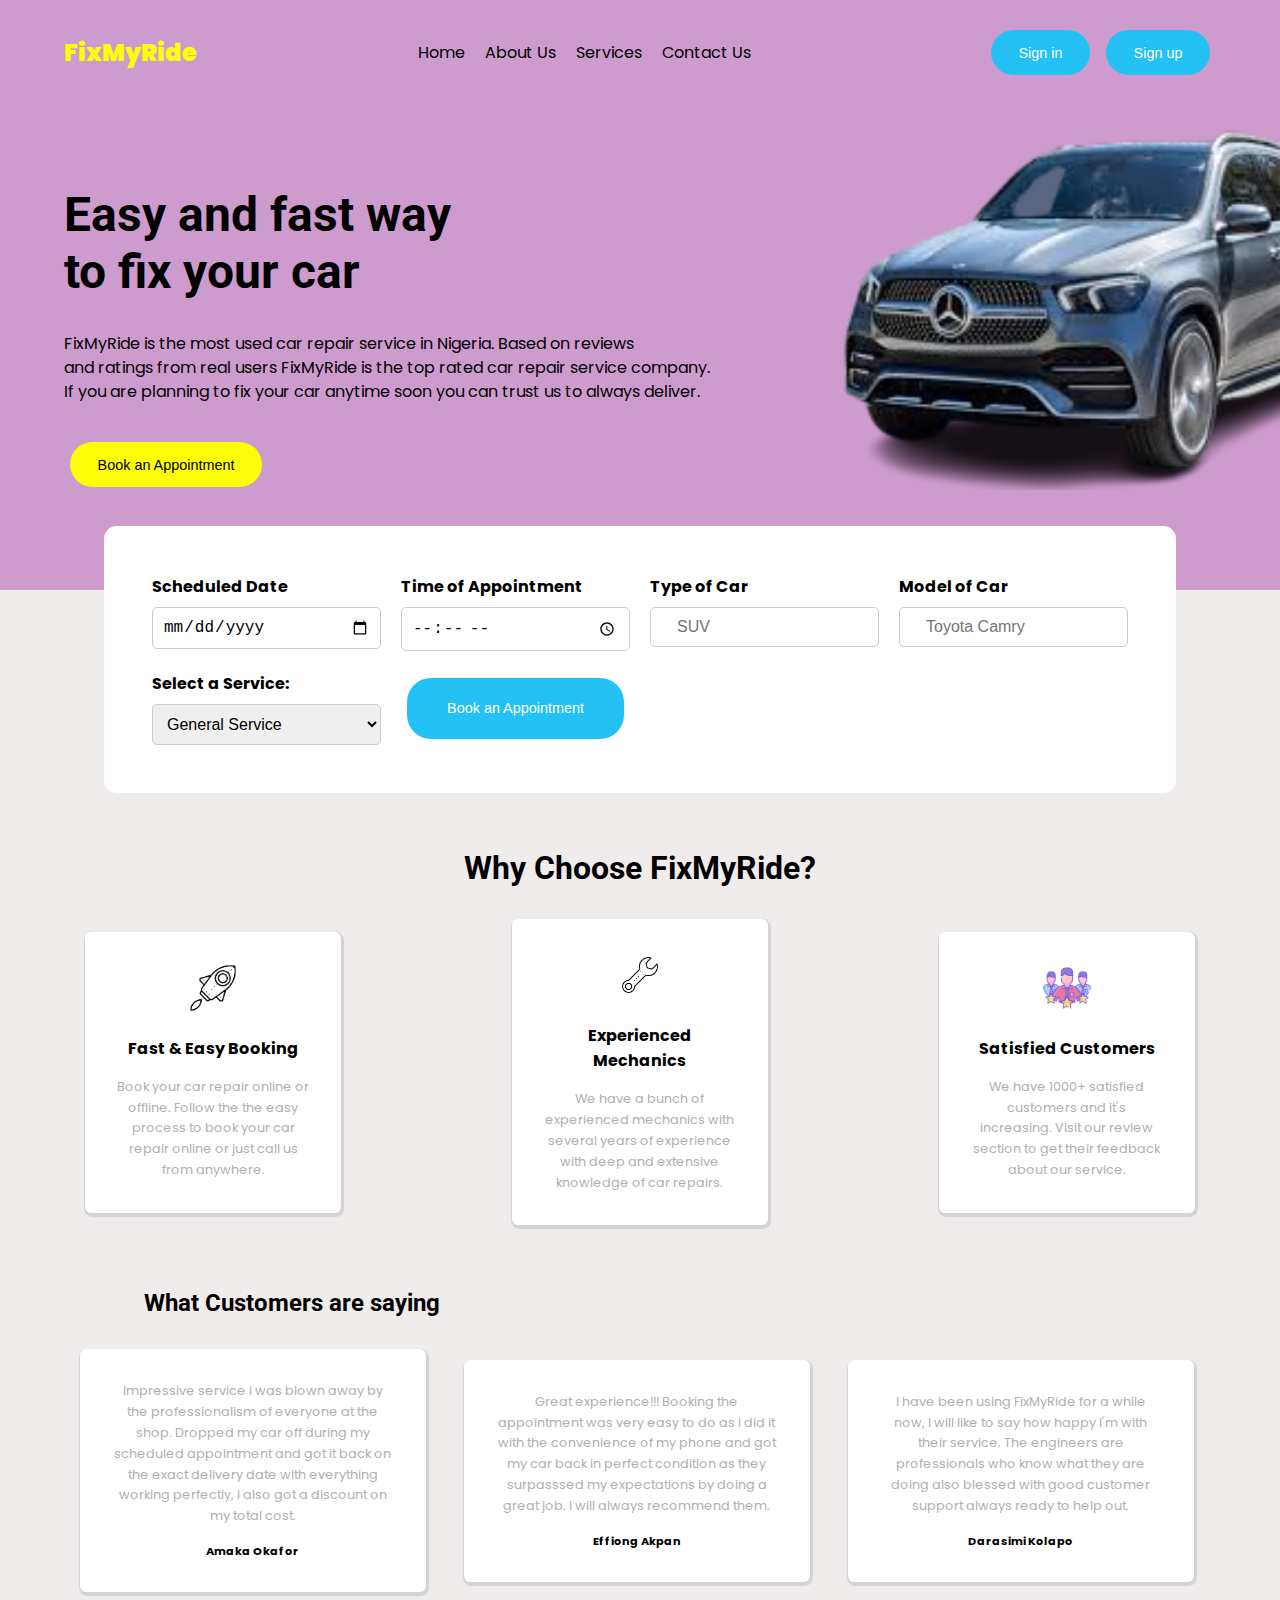
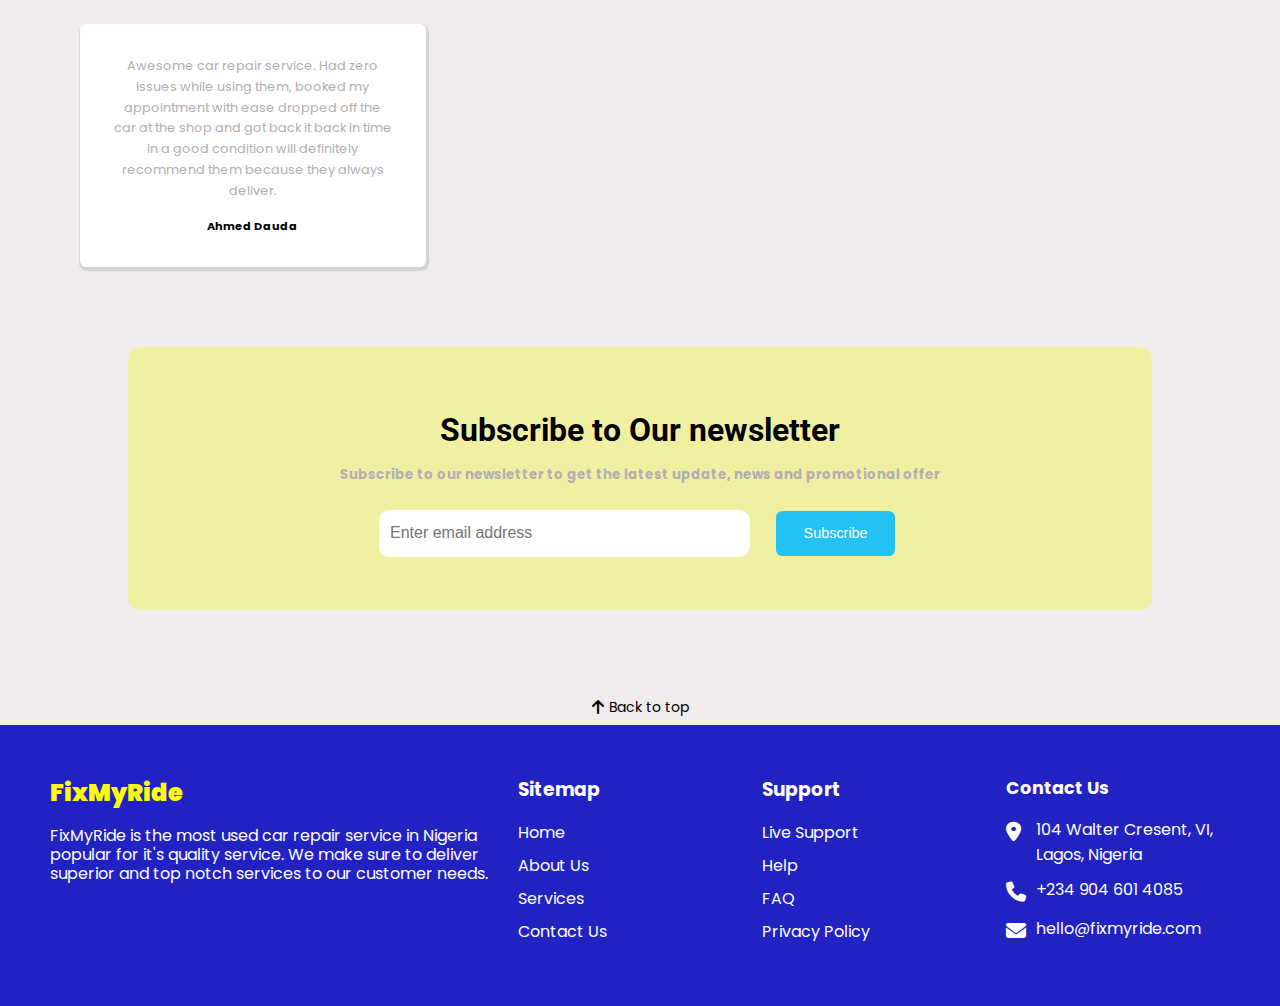
==== index.html @ a560eab2 "pushing the codes to the repo" ====
<!DOCTYPE html>
<html lang="en">
  <head>
    <meta charset="UTF-8" />
    <meta http-equiv="X-UA-Compatible" content="IE=edge" />
    <meta name="viewport" content="width=device-width, initial-scale=1.0" />
    <title>FixMyRide</title>
    <link
      rel="stylesheet"
      href="https://cdnjs.cloudflare.com/ajax/libs/font-awesome/6.4.0/css/all.min.css"
    />
    <link rel="stylesheet" href="./styles/style.css">
  </head>
  <body>
    <main>
      <!-- Naviagtion -->
      <header>
        <div class="navigation">
          <nav>
            <div class="logo">
              <h2>FixMyRide</h2>
            </div>

            <div class="nav-list">
              <ul class="menu">
                <li><a href="#">Home</a></li>
                <li><a href="about.html">About Us</a></li>
                <li><a href="services.html">Services</a></li>
                <li><a href="#contact">Contact Us</a></li>
              </ul>

              <div class="right-nav">
                <button class="btn-sign-in">
                  <a href="sign-in.html">Sign in</a>
                </button>
                <button class="btn-sign-up">
                  <a href="sign-up.html">Sign up</a>
                </button>
              </div>
            </div>

            <div class="hamburger-menu">
              <span class="bar"></span>
              <span class="bar"></span>
              <span class="bar"></span>
            </div>
          </nav>
        </div>
      </header>

      <!-- Hero Section -->
      <section class="hero-section">
        <div class="left-section">
          <h1>
            Easy and fast way <br />
            to fix your car
          </h1>
          <p>
            FixMyRide is the most used car repair service in Nigeria. Based on
            reviews <br />
            and ratings from real users FixMyRide is the top rated car repair
            service company. <br />
            If you are planning to fix your car anytime soon you can trust us to
            always deliver.
          </p>
          <button type="button" class="appointment">
            <a href="#appointment">Book an Appointment</a>
          </button>
        </div>

        <div class="right-section">
          <img src="./images/benz.png" alt="" />
        </div>
      </section>

      <!-- Appointment Section -->
      <section class="appointment-section" id="appointment">
        <div class="appointment-container">
          <form action="http://localhost:5000/appointments" id="appointment-form" method="POST">
            <div class="form-field">
              <label for="date">Scheduled Date</label>
              <input type="date" name="date_time" id="date_time" />
            </div>

            <div class="form-field">
              <label for="time">Time of Appointment</label>
              <input type="time" name="time" id="time" />
            </div>

            <div class="form-field">
              <label for="type">Type of Car</label>
              <input type="text" name="type" id="type" placeholder="SUV" />
            </div>

            <div class="form-field">
              <label for="model">Model of Car</label>
              <input
                type="text"
                name="model"
                id="model"
                placeholder="Toyota Camry"
              />
            </div>

            <div class="form-field">
              <label for="services">Select a Service:</label>
              <select name="service" id="service">
                <option value="general car service">General Service</option>
                <option value="brake repair">Brake Repairs</option>
                <option value="AC service">AC Service & Repair</option>
                <option value="Car inspection">Car Inspection</option>
                <option value="Clutch Repair">Clutch Repair</option>
                <option value="Suspension repair">Suspension Repair</option>
                <option value="Battery Replacement">Battery Replacement</option>
                <option value="Tire & Wheels">Tire & Wheels</option>
                <option value="Wimdshield & Light">Windshield & Light</option>
                <option value="Car detailing">Car Detailing</option>
                <option value="car fitments">Car Fitments</option>
                <option value="Dent & Painting">Denting & Painting</option>
                <option value="Car Major Repair">Car Major Repair</option>
                <option value="Insurance Claim">Insurance Claim</option>
              </select>
            </div>

            <button type="submit" class="book">Book an Appointment</button>
          </form>
        </div>
      </section>

      <!-- Why FixMyRide -->
      <section class="why-fixmyride">
        <h1 class="choose">Why Choose FixMyRide?</h1>

        <div class="container">
          <div class="container1">
            <img src="images/rocket.png" alt="rocket" />
            <h2>Fast & Easy Booking</h2>
            <p>
              Book your car repair online or offline. Follow the the easy
              process to book your car repair online or just call us from
              anywhere.
            </p>
          </div>

          <div class="container2">
            <img src="images/wrench.png" alt="wrench" />
            <h2>Experienced Mechanics</h2>
            <p>
              We have a bunch of experienced mechanics with several years of
              experience with deep and extensive knowledge of car repairs.
            </p>
          </div>

          <div class="container3">
            <img src="images/customer.png" alt="happy customer" />
            <h2>Satisfied Customers</h2>
            <p>
              We have 1000+ satisfied customers and it's increasing. Visit our
              review section to get their feedback about our service.
            </p>
          </div>
        </div>
      </section>

      <!-- Cutomer Reviews -->
      <section class="testimonial">
        <h2>What Customers are saying</h2>
        <div class="review">
          <div class="review1">
            <p>
              Impressive service i was blown away by the professionalism of
              everyone at the shop. Dropped my car off during my scheduled
              appointment and got it back on the exact delivery date with
              everything working perfectly, I also got a discount on my total cost.
            </p>
            <div class="review-detail">
              <h4>Amaka Okafor</h4>
            </div>
          </div>

          <div class="review2">
            <p>
              Great experience!!! Booking the appointment was very easy to do as
              i did it with the convenience of my phone and got my car back in
              perfect condition as they surpasssed my expectations by doing a
              great job. I will always recommend them.
            </p>
            <h4>Effiong Akpan</h4>
          </div>

          <div class="review3">
            <p>
              I have been using FixMyRide for a while now, I will like to say
              how happy i'm with their service. The engineers are professionals
              who know what they are doing also blessed with good customer
              support always ready to help out.
            </p>
            <h4>Darasimi Kolapo</h4>
          </div>

          <div class="review4">
            <p>
              Awesome car repair service. Had zero issues while using them,
              booked my appointment with ease dropped off the car at the shop
              and got back it back in time in a good condition will definitely
              recommend them because they always deliver.
            </p>
            <h4>Ahmed Dauda</h4>
          </div>
        </div>
      </section>

      <!-- Newsletter Section -->
      <section class="newsletter">
        <div class="newsletter-container">
          <div class="text">
            <h1>Subscribe to Our newsletter</h1>
            <h5>
              Subscribe to our newsletter to get the latest update, news and
              promotional offer
            </h5>
          </div>

          <div class="subscribe">
            <form action="">
              <input
                type="text"
                name="email"
                id="email"
                placeholder="Enter email address"
              />
              <button type="submit" class="btn-subscribe">Subscribe</button>
            </form>
          </div>
        </div>
      </section>

      <section>
        <div class="arrow">
          <ul class="top">
            <li>
              <span><a href="#"><i class="fa-solid fa-arrow-up"></i></a></span>
              <span><p>Back to top</p></span>
            </li>
          </ul>
        </div>
      </section>

      <!-- Footer Section -->
      <section class="footer" id="contact">
        <footer>
          <div class="footer-container">
            <div class="sec footer-left">
              <div class="logo">
                <h2 class="fix">FixMyRide</h2>
              </div>
              <p>
                FixMyRide is the most used car repair service in Nigeria popular
                for it's quality service. We make sure to deliver superior and
                top notch services to our customer needs.
              </p>
            </div>

            <div class="sec footer-center">
              <h3>Sitemap</h3>

              <ul>
                <li><a href="#">Home</a></li>
                <li><a href="about.html">About Us</a></li>
                <li><a href="services.html">Services</a></li>
                <li><a href="#contact">Contact Us</a></li>
              </ul>
            </div>

            <div class="sec footer-center">
              <h3>Support</h3>

              <ul>
                <li><a href="#">Live Support</a></li>
                <li><a href="#">Help</a></li>
                <li><a href="#">FAQ</a></li>
                <li><a href="#">Privacy Policy</a></li>
              </ul>
            </div>

            <div class="sec footer-right">
              <h3>Contact Us</h3>

              <ul class="info">
                <li>
                  <span><i class="fa-solid fa-location-dot"></i></span>
                  <span>104 Walter Cresent, VI, Lagos, Nigeria</span>
                </li>

                <li>
                  <span><i class="fa-solid fa-phone"></i></span>
                  <p><a href="tel:+2349046014085">+234 904 601 4085</a></p>
                </li>

                <li>
                  <span><i class="fa-solid fa-envelope"></i></span>
                  <p>
                    <a href="mailto:hello@fixmyride.com">hello@fixmyride.com</a>
                  </p>
                </li>
              </ul>
            </div>
          </div>
        </footer>
      </section>
    </main>

    <script src="index.js"></script>
  </body>
</html>
---- styles/style.css ----
@import url("https://fonts.googleapis.com/css2?family=Poppins&family=Roboto:ital@1&display=swap");

* {
  margin: 0;
  padding: 0;
  box-sizing: border-box;
  list-style: none;
  box-sizing: border-box;
}

a {
  text-decoration: none;
}

:root {
  --yellow: rgb(253, 253, 7);
  --black: #000;
  --saturatedblue: rgb(36, 193, 245);
  --white: #fff;
  --yellowgreen: rgb(131, 248, 13);
  --lightgray: rgb(177, 175, 175);
  --darkblue: hsl(240, 70%, 45%);
}

html {
  scroll-behavior: smooth;
}

body {
  font-family: "Poppins", sans-serif;
  background-color: rgb(240, 236, 236);
}

/* Navigation Styling */
header {
  background-color: rgb(206, 155, 206);
  height: 10vh;
}

.hamburger-menu {
  display: none;
  cursor: pointer;
}

.hamburger-menu .bar {
  width: 25px;
  height: 3px;
  margin: 5px;
  background-color: #333;
  transition: all 0.3s ease-in-out;
  display: block;
}

nav {
  display: flex;
  align-items: center;
  justify-content: space-between;
  padding: 1.5rem 4rem;
}

.nav-list {
  display: flex;
  align-items: center;
  justify-content: space-between;
  width: 70%;
}

.logo h2 {
  color: var(--yellow);
  font-family: "Poppins", sans-serif;
  font-weight: 900;
}

nav ul li {
  display: inline-block;
  text-align: center;
  justify-content: center;
  padding: 0 0.5rem;
}

nav ul li a {
  color: var(--black);
}

nav ul li a:active,
nav ul li a:hover {
  color: var(--yellow);
  transition: 0.3s;
}

button {
  padding: 0.9rem 1.7rem;
  border: none;
  border-radius: 1.5rem;
  transition: 0.4s;
  font-size: 0.9rem;
  font-weight: 200;
  margin: 0.4rem;
  cursor: pointer;
}

.btn-sign-up,
.btn-sign-in {
  background-color: var(--saturatedblue);
  color: var(--white);
}

.btn-sign-up a,
.btn-sign-in a {
  color: var(--white);
}

.btn-sign-in:hover,
.btn-sign-up:hover {
  background-color: var(--yellowgreen);
  color: var(--black);
}

/* End of Navigation Styling */

/* Hero Section Styling */
.hero-section {
  display: flex;
  background-color: rgb(206, 155, 206);
}

.left-section {
  margin: 6rem 4rem;
}

.left-section h1 {
  font-family: "Roboto", sans-serif;
  font-size: 3rem;
  font-weight: bold;
}

.left-section p {
  font-size: 1rem;
  margin: 2rem 0;
  line-height: 1.5rem;
}

/* .left-section p::after {
  content: "";
  display: block;
  width: 120px;
  height: 5px;
  background-color: #ff725e;
  margin: .5rem auto 0;
} */

.appointment {
  background-color: var(--yellow);
  color: var(--black);
  border: none;
  border-radius: 1.5rem;
}

.appointment a {
  color: var(--black);
}

.appointment:hover {
  background-color: #ff6347;
  color: var(--white);
}

.right-section img {
  width: 220%;
  height: 80%;
}
/* End of Hero Styling */

/* Appointment Booking Styling */

form {
  display: grid;
  grid-template-columns: 1fr;
  grid-gap: 20px;
}

.form-field {
  display: flex;
  flex-direction: column;
}

.appointment-section {
  display: flex;
  justify-content: center;
  text-align: center;
}

.appointment-container {
  background-color: var(--white);
  display: flex;
  margin-top: -4rem;
  padding: 3rem;
  border: none;
  border-radius: 0.8rem;
  margin-bottom: 1.5rem;
}

label {
  display: block;
  padding-right: 2rem;
  font-weight: bold;
  margin-right: auto;
  padding-bottom: 0.5rem;
}

input[type="text"],
input[type="date"],
input[type="time"], 
select {
  padding: 10px;
  border-radius: 5px;
  border: 1px solid #ccc;
  font-size: 16px;
}

#type::placeholder,
#model::placeholder {
  padding-left: 1rem;
}

.book {
  background-color: var(--saturatedblue);
  color: var(--white);
  transition: all 0.3s ease;
  cursor: pointer;
}

.book:hover {
  background-color: var(--yellow);
  color: var(--black);
}

/* End of Appointment Styling */

/* Why Us Section Styling */

.choose {
  text-align: center;
  justify-content: center;
  margin: 2rem;
  font-family: "Roboto", sans-serif;
}

.container {
  display: grid;
  grid-template-columns: repeat(auto-fit, minmax(300px, 1fr));
}

.container1,
.container2,
.container3 {
  display: flex;
  flex-direction: column;
  background-color: var(--white);
  width: 60%;
  margin: auto;
  padding: 2rem;
  border: none;
  border-radius: 0.4rem;
  box-shadow: 1px 2px 1px 2px lightgray;
}

.container1 h2,
.container2 h2,
.container3 h2 {
  font-size: 1rem;
  text-align: center;
  justify-content: center;
  padding-bottom: 1rem;
}

.container1 p,
.container2 p,
.container3 p {
  font-size: 0.8rem;
  color: var(--lightgray);
  line-height: 1.3rem;
  text-align: center;
  justify-content: center;
}

.container1 img,
.container2 img,
.container3 img {
  width: 3rem;
  height: 3rem;
  display: block;
  margin-left: auto;
  margin-right: auto;
  margin-bottom: 1.5rem;
}
/* End of Styling */

/* Customer Review Styling */
.testimonial {
  margin: 4rem;
}

.testimonial h2 {
  font-family: "Roboto", sans-serif;
  margin: 1rem 5rem;
  font-weight: bold;
}

.review {
  display: grid;
  grid-template-columns: repeat(auto-fit, minmax(300px, 1fr));
  align-items: center;
  justify-content: center;
}

.review1,
.review2,
.review3,
.review4 {
  display: flex;
  flex-direction: column;
  background-color: var(--white);
  width: 90%;
  margin: 1rem;
  padding: 2rem;
  border: none;
  border-radius: 0.4rem;
  box-shadow: 1px 2px 1px 2px lightgray;
}

.review1 p,
.review2 p,
.review3 p,
.review4 p {
  font-size: 0.8rem;
  color: rgb(177, 175, 175);
  line-height: 1.3rem;
  text-align: center;
  justify-content: center;
}

.review1 h4,
.review2 h4,
.review3 h4,
.review4 h4 {
  font-size: 0.7rem;
  text-align: center;
  justify-content: center;
  padding-top: 1rem;
}
/* End of Customer Review */

/* Newsletter Styling */
.newsletter {
  text-align: center;
  justify-content: center;
  margin-bottom: 5rem;
}

.newsletter-container {
  display: grid;
  grid-template-columns: repeat(1, 1fr);
  grid-gap: 20px;
  background-color: rgb(240, 240, 163);
  padding: 3rem;
  margin: auto;
  border: none;
  width: 80%;
  border-radius: 0.8rem;
}

.newsletter-container h1 {
  font-size: 2rem;
  font-weight: bold;
  font-family: "Roboto", sans-serif;
  margin: 1rem;
}

.newsletter-container h5 {
  color: var(--lightgray);
}

#email {
  padding: 0.9rem 0.7rem;
  background-color: var(--white);
  border: none;
  width: 40%;
  border-radius: 0.7rem;
}

.subscribe form {
  display: flex;
  flex-direction: row;
  align-items: center;
  justify-content: center;
  margin: auto;
}

.btn-subscribe {
  background-color: var(--saturatedblue);
  color: var(--white);
  border-radius: 0.4rem;
}
/* End of Newsletter Styling */

/* Bcak to top Styling */
.back-to-top {
  display: grid;
  justify-content: end;
}

.top {
  display: grid;
  grid-template-columns: repeat(2, auto);
  column-gap: 5px;
  align-items: center;
}

.top li {
  display: flex;
  align-items: center;
  justify-content: flex-end;
}

.top li a {
  display: inline-block;
  padding: 5px;
  color: #000;
  text-decoration: none;
}

.top li a:hover {
  color: #fff;
  background-color: #000;
}

.top li p {
  margin: 0;
  font-size: 14px;
}

/* Footer Styling */
footer {
  position: relative;
  width: 100%;
  height: auto;
  padding: 50px 50px;
  background-color: var(--darkblue);
  color: var(--white);
}

.footer-container {
  display: grid;
  width: 100%;
  grid-template-columns: 2fr 1fr 1fr 1fr;
  grid-gap: 20px;
}

.footer-left p {
  margin-top: 1rem;
  font-size: 1rem;
  line-height: 1.2rem;
}

.footer-center {
  position: relative;
}

.footer-center h3 {
  margin-bottom: 1rem;
}

.footer-center li a {
  color: var(--white);
  margin-bottom: 0.5rem;
  display: inline-block;
}

.footer-center li a:hover {
  color: var(--yellow);
}

.info {
  position: relative;
}

.info li {
  display: grid;
  grid-template-columns: 30px 1fr;
  margin-bottom: 0.6rem;
}

.info li span:nth-child(1) {
  font-size: 20px;
  color: var(--white);
}

.info li span {
  color: var(--white);
}

.info a {
  color: var(--white);
}

.footer-right h3 {
  margin-bottom: 1rem;
  font-size: 1.1rem;
}

/* Media Query */
@media (min-width: 992px) {
  form {
    grid-template-columns: repeat(4, 1fr);
  }
}

@media (max-width: 768px) {
  .nav-list {
    display: none;
    margin: auto;
    flex-direction: column;
    position: absolute;
    top: 70px;
    left: 0;
    right: 0;
    background-color: #fff;
    z-index: 1;
    padding: 20px;
    box-shadow: 0px 0px 10px rgba(0, 0, 0, 0.1);
  }

  .nav-list.show {
    display: flex;
    flex-direction: column;
  }

  .menu,
  .right-nav {
    display: flex;
    flex-direction: column;
  }

  .hamburger-menu {
    display: block;
    z-index: 100;
  }

  .hamburger-menu.active .bar:nth-child(1) {
    transform: translateY(8px) rotate(45deg);
  }

  .hamburger-menu.active .bar:nth-child(2) {
    opacity: 0;
  }

  .hamburger-menu.active .bar:nth-child(3) {
    transform: translateY(-8px) rotate(-45deg);
  }

  .right-section img {
    display: none;
  }

  .appointment-container {
    width: 80%;
  }

  input {
    width: 80%;
  }

  .appointment-container {
    display: flex;
    flex-direction: column;
    margin: auto;
    margin-top: 2rem;
  }

  label {
    margin-right: auto;
    padding-top: 0.5rem;
  }

  .book {
    margin-top: 1rem;
    margin-right: auto;
  }

  .footer-container {
    grid-template-columns: repeat(1, 1fr);
  }
}

@media (max-width: 600px) {
  .left-section h1 {
    font-size: 1.7rem;
  }

  .container1,
  .container2,
  .container3 {
    margin-bottom: 2rem;
  }

  .appointment-container {
    width: 90%;
  }

  .why-fixmyride h2 {
    font-size: 1.2rem;
  }

  .testimonial h2 {
    margin: 0.5rem 0;
    font-size: 1.5rem;
  }

  .subscribe form {
    display: flex;
    flex-direction: column;
  }

  #email {
    width: 85%;
  }
}
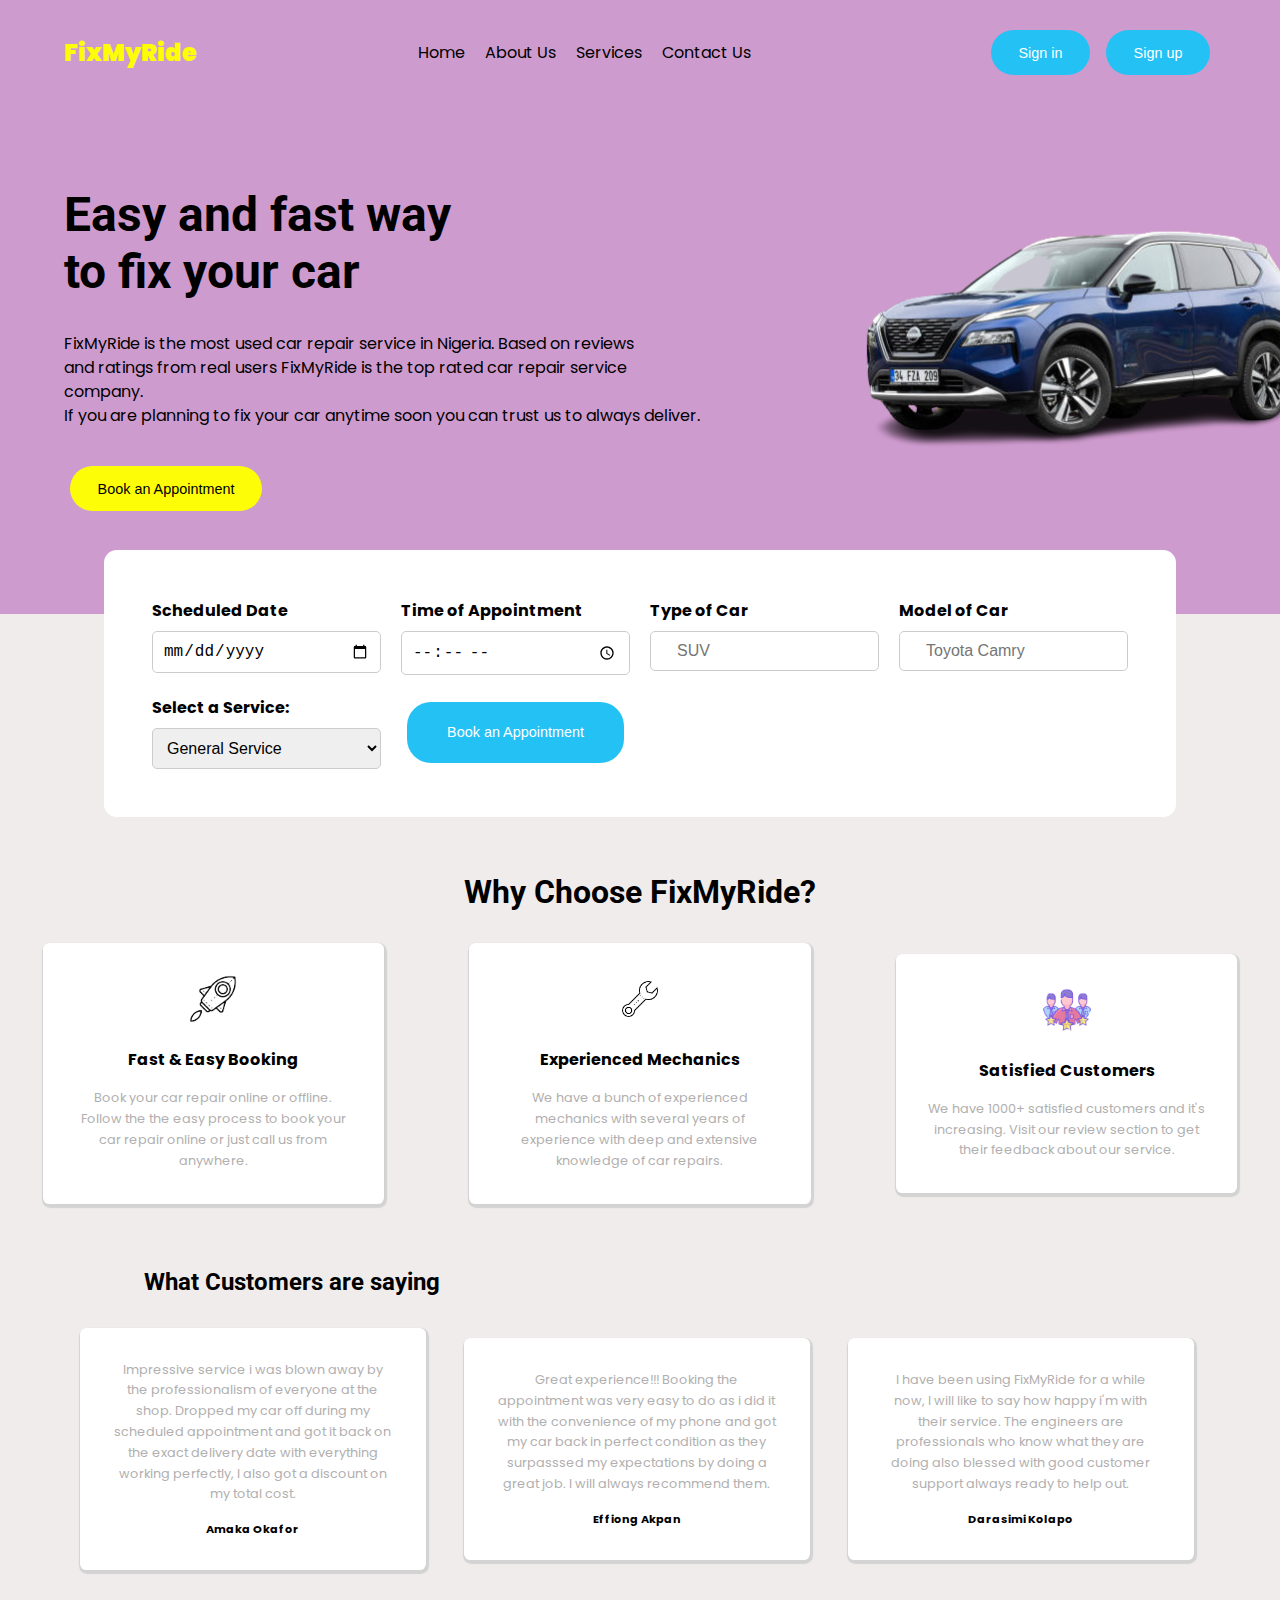
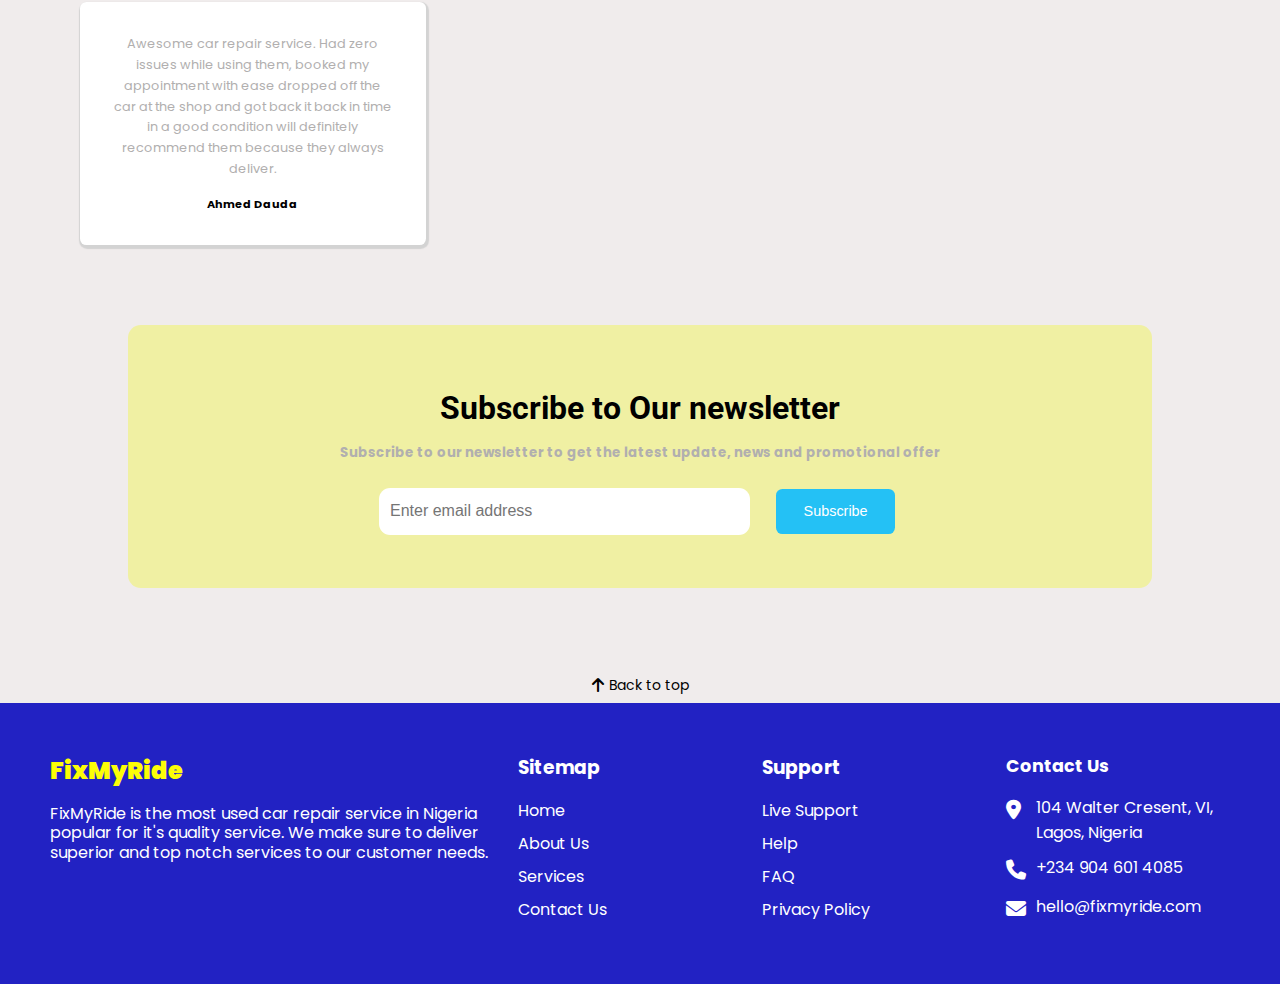
==== commit b11b2d8c: "pushing the latest changes to the repo" ====
--- a/index.html
+++ b/index.html
@@ -69,14 +69,14 @@
         </div>
 
         <div class="right-section">
-          <img src="./images/benz.png" alt="" />
+          <img src="./images/suv.png" alt="car" />
         </div>
       </section>
 
       <!-- Appointment Section -->
       <section class="appointment-section" id="appointment">
         <div class="appointment-container">
-          <form action="http://localhost:5000/appointments" id="appointment-form" method="POST">
+          <form id="appointment-form" method="POST">
             <div class="form-field">
               <label for="date">Scheduled Date</label>
               <input type="date" name="date_time" id="date_time" />
--- a/styles/style.css
+++ b/styles/style.css
@@ -165,10 +165,18 @@
   color: var(--white);
 }
 
+.right-section {
+  flex-basis: 40%;
+  text-align: center;
+}
+
 .right-section img {
-  width: 220%;
-  height: 80%;
-}
+  max-width: 120%;
+  height: auto;
+  width: 130%;
+  margin-bottom: 3rem;
+}
+
 /* End of Hero Styling */
 
 /* Appointment Booking Styling */
@@ -210,7 +218,7 @@
 
 input[type="text"],
 input[type="date"],
-input[type="time"], 
+input[type="time"],
 select {
   padding: 10px;
   border-radius: 5px;
@@ -257,7 +265,7 @@
   display: flex;
   flex-direction: column;
   background-color: var(--white);
-  width: 60%;
+  width: 80%;
   margin: auto;
   padding: 2rem;
   border: none;
@@ -294,6 +302,7 @@
   margin-right: auto;
   margin-bottom: 1.5rem;
 }
+
 /* End of Styling */
 
 /* Customer Review Styling */
@@ -349,6 +358,7 @@
   justify-content: center;
   padding-top: 1rem;
 }
+
 /* End of Customer Review */
 
 /* Newsletter Styling */
@@ -402,6 +412,7 @@
   color: var(--white);
   border-radius: 0.4rem;
 }
+
 /* End of Newsletter Styling */
 
 /* Bcak to top Styling */
@@ -510,6 +521,17 @@
 }
 
 /* Media Query */
+@media screen and (max-width: 1024px) {
+  .right-section img {
+    max-width: 120%;
+    width: 110%;
+  }
+
+  .right-section {
+    flex-basis: auto;
+  }
+}
+
 @media (min-width: 992px) {
   form {
     grid-template-columns: repeat(4, 1fr);
@@ -625,4 +647,4 @@
   #email {
     width: 85%;
   }
-}
+}